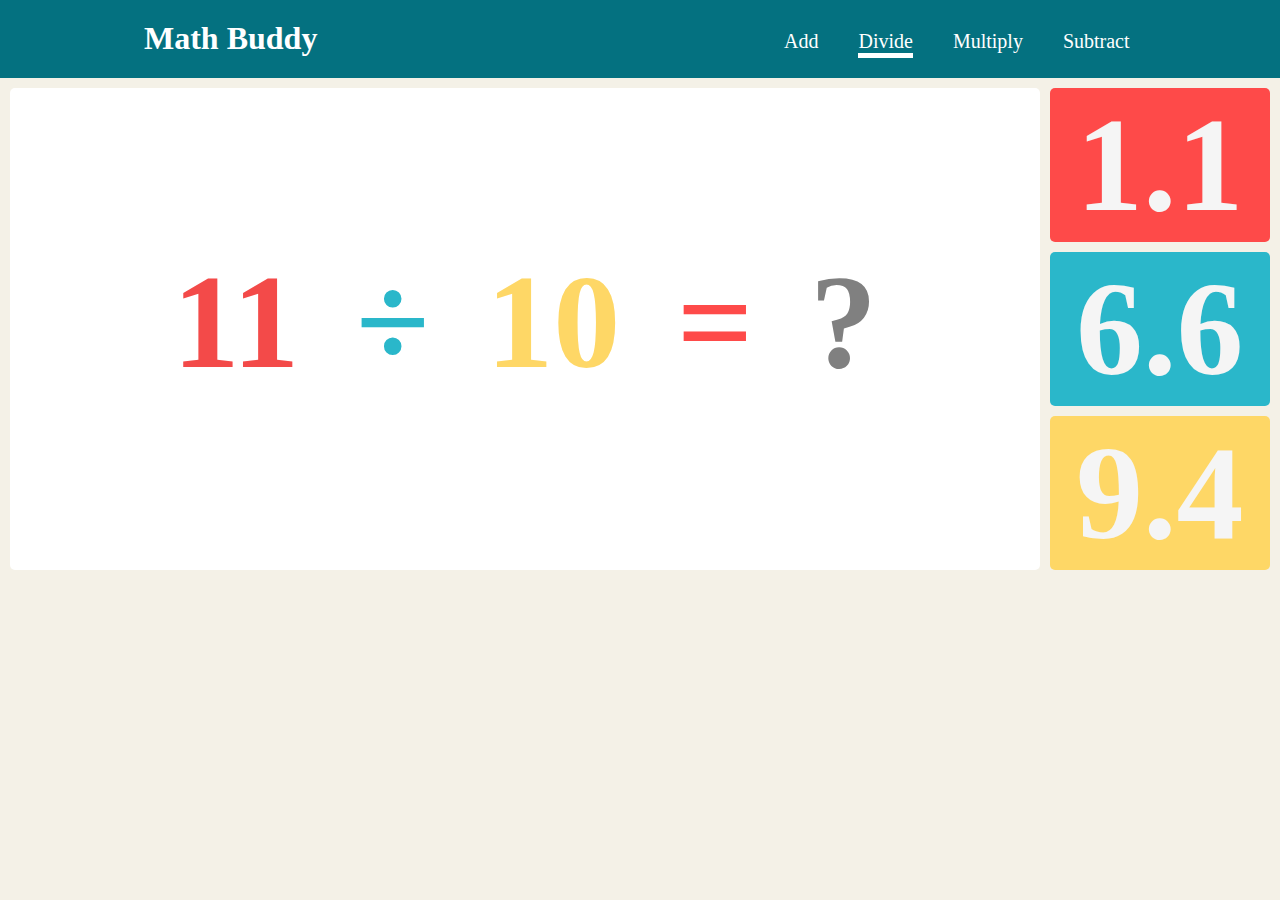
==== divide.html @ 74af5c42 "addition, subtraction, multiplication, division" ====
<!DOCTYPE html>
<html lang="en">
<head>
    <meta charset="UTF-8">
    <meta name="viewport" content="width=device-width, initial-scale=1.0">
    <link rel="stylesheet" href="./styles/styles.css">
    <title>Math Buddy</title>
</head>
<body>
    <audio id="wrong" src="./audio/wrong.mp3"></audio>
    <header>
        <div class="container">
            <h1>Math Buddy</h1>
            <ul>
                <li><a href="./index.html">Add</a></li>
                <li class="current"><a href="#">Divide</a></li>
                <li><a href="./multiply.html">Multiply</a></li>
                <li><a href="./subtract.html">Subtract</a></li>
            </ul>
        </div>
    </header>

    <div class="wrapper">
        <div class="equation">
            <h1 id="num1" style="color: #f34a49;">1</h1>
            <h1 style="color: #2ab7ca;">÷</h1>
            <h1 id="num2" style="color :#fed766;">1</h1>
            <h1 style="color: #fe4a49;">=</h1>
            <h1 style="color: grey;">?</h1>
        </div>

        <div class="answer-options">
            <h1 id="option1">1</h1>
            <h1 id="option2">2</h1>
            <h1 id="option3">3</h1>
        </div>
    </div>
    <script src="./app/divide.js"></script>
</body>
</html>
---- styles/styles.css ----
* {
    margin: 0;
    padding: 0;
    font-family: 'Luckiest Guy', cursive;
}

body {
    background-color: #f4f1e7;   
}

.container {
    padding: 20px;
    overflow: hidden;
    background-color: #047180;
}

.container h1 {
    float: left;
    margin-left: 10%;
    color: white;
}

.container ul {
    list-style-type: none;
    font-size: 20px;
    margin-left: 60%;
}

.container li {
    margin-top: 10px;
    float: left;
    padding: 0 20px 0 20px;
}

.container a {
    text-decoration: none;
    color: white;
}

.current a::after {
    content: "_";
    background-color: white;
    font-size: 4px;
    display: block;
}

.wrapper{
    display: grid;
    grid-template-columns: 82% 18%;
}

.equation {
    font-size: 67px;
    background-color: white;
    border-radius: 5px;
    text-align: center;
    padding-top: 15%;
    margin-top: 10px;
    margin-left: 10px;
    margin-right: 10px;
}

.equation h1 {
    display: inline;
    padding: 20px;
}

.answer-options {
    font-size: 67px;
    margin-right: 10px;
}

.answer-options h1 {
    cursor: pointer;
    color: whitesmoke;
    border-radius: 5px;
    margin-top: 10px;
    text-align: center;
    width: 100%;
}

#option1 {
    background-color: #fe4a49;
    transition: 1s;
}

#option1:hover {
    color: #fe4a49;
    background-color: white;
}

#option2 {
    background-color: #2ab7ca;
    transition: 1s;
}

#option2:hover {
    color: #2ab7ca;
    background-color: white;
}

#option3 {
    background-color: #fed766;
    transition: 1s;
}

#option3:hover {
    color: #fed766;
    background-color: white;
}
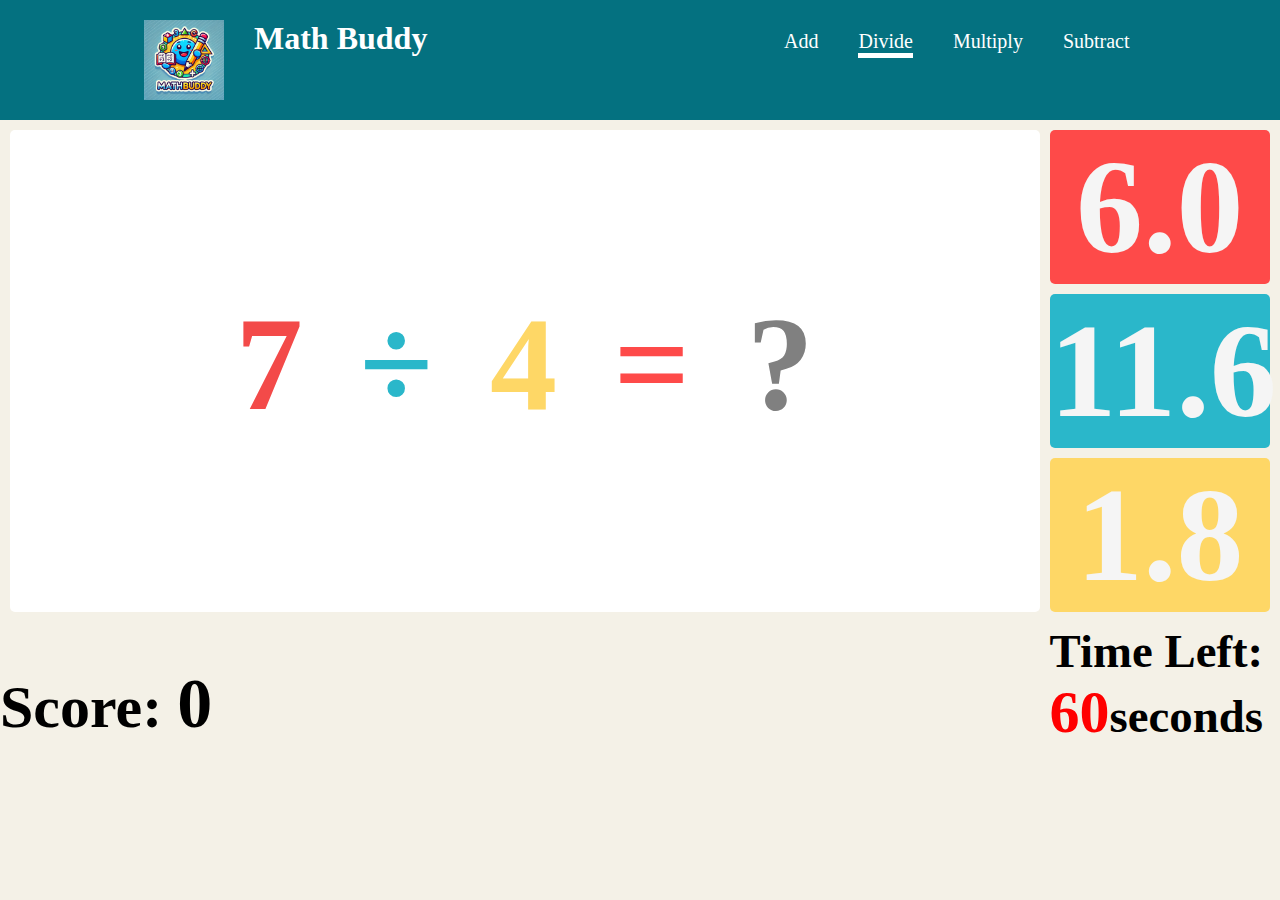
==== commit 15e1f4fe: "added timer and logo" ====
--- a/divide.html
+++ b/divide.html
@@ -5,12 +5,13 @@
     <meta name="viewport" content="width=device-width, initial-scale=1.0">
     <link rel="stylesheet" href="./styles/styles.css">
     <title>Math Buddy</title>
+    <link rel="shortcut icon" type="image/x-icon" href="favicon.ico">
 </head>
 <body>
     <audio id="wrong" src="./audio/wrong.mp3"></audio>
     <header>
         <div class="container">
-            <h1>Math Buddy</h1>
+            <h1>Math Buddy <img src="./img/logo.png"></h1>
             <ul>
                 <li><a href="./index.html">Add</a></li>
                 <li class="current"><a href="#">Divide</a></li>
@@ -34,6 +35,13 @@
             <h1 id="option2">2</h1>
             <h1 id="option3">3</h1>
         </div>
+        <div id="score-container">
+            <h2>Score: <span id="current-score">0</span></h2>
+        </div>
+        <div id="timer-container">
+            <h3>Time Left: <span id="timer">60</span>seconds</h3>
+        </div>
+    </div>
     </div>
     <script src="./app/divide.js"></script>
 </body>
--- a/styles/styles.css
+++ b/styles/styles.css
@@ -2,6 +2,7 @@
     margin: 0;
     padding: 0;
     font-family: 'Luckiest Guy', cursive;
+    user-select: none;
 }
 
 body {
@@ -12,6 +13,13 @@
     padding: 20px;
     overflow: hidden;
     background-color: #047180;
+}
+
+img {
+    height: 80px;
+    width: 80px;
+    float: inline-start;
+    margin-right: 30px;
 }
 
 .container h1 {
@@ -107,4 +115,21 @@
 #option3:hover {
     color: #fed766;
     background-color: white;
+}
+
+#score-container,
+#timer-container {
+    margin-top: 5%;
+    font-size: 40px;
+    font-weight: bold;
+}
+
+#current-score {
+    font-size: 70px;
+}
+
+#timer {
+    color: red;
+    font-size: 60px;
+    font-weight: bold;
 }